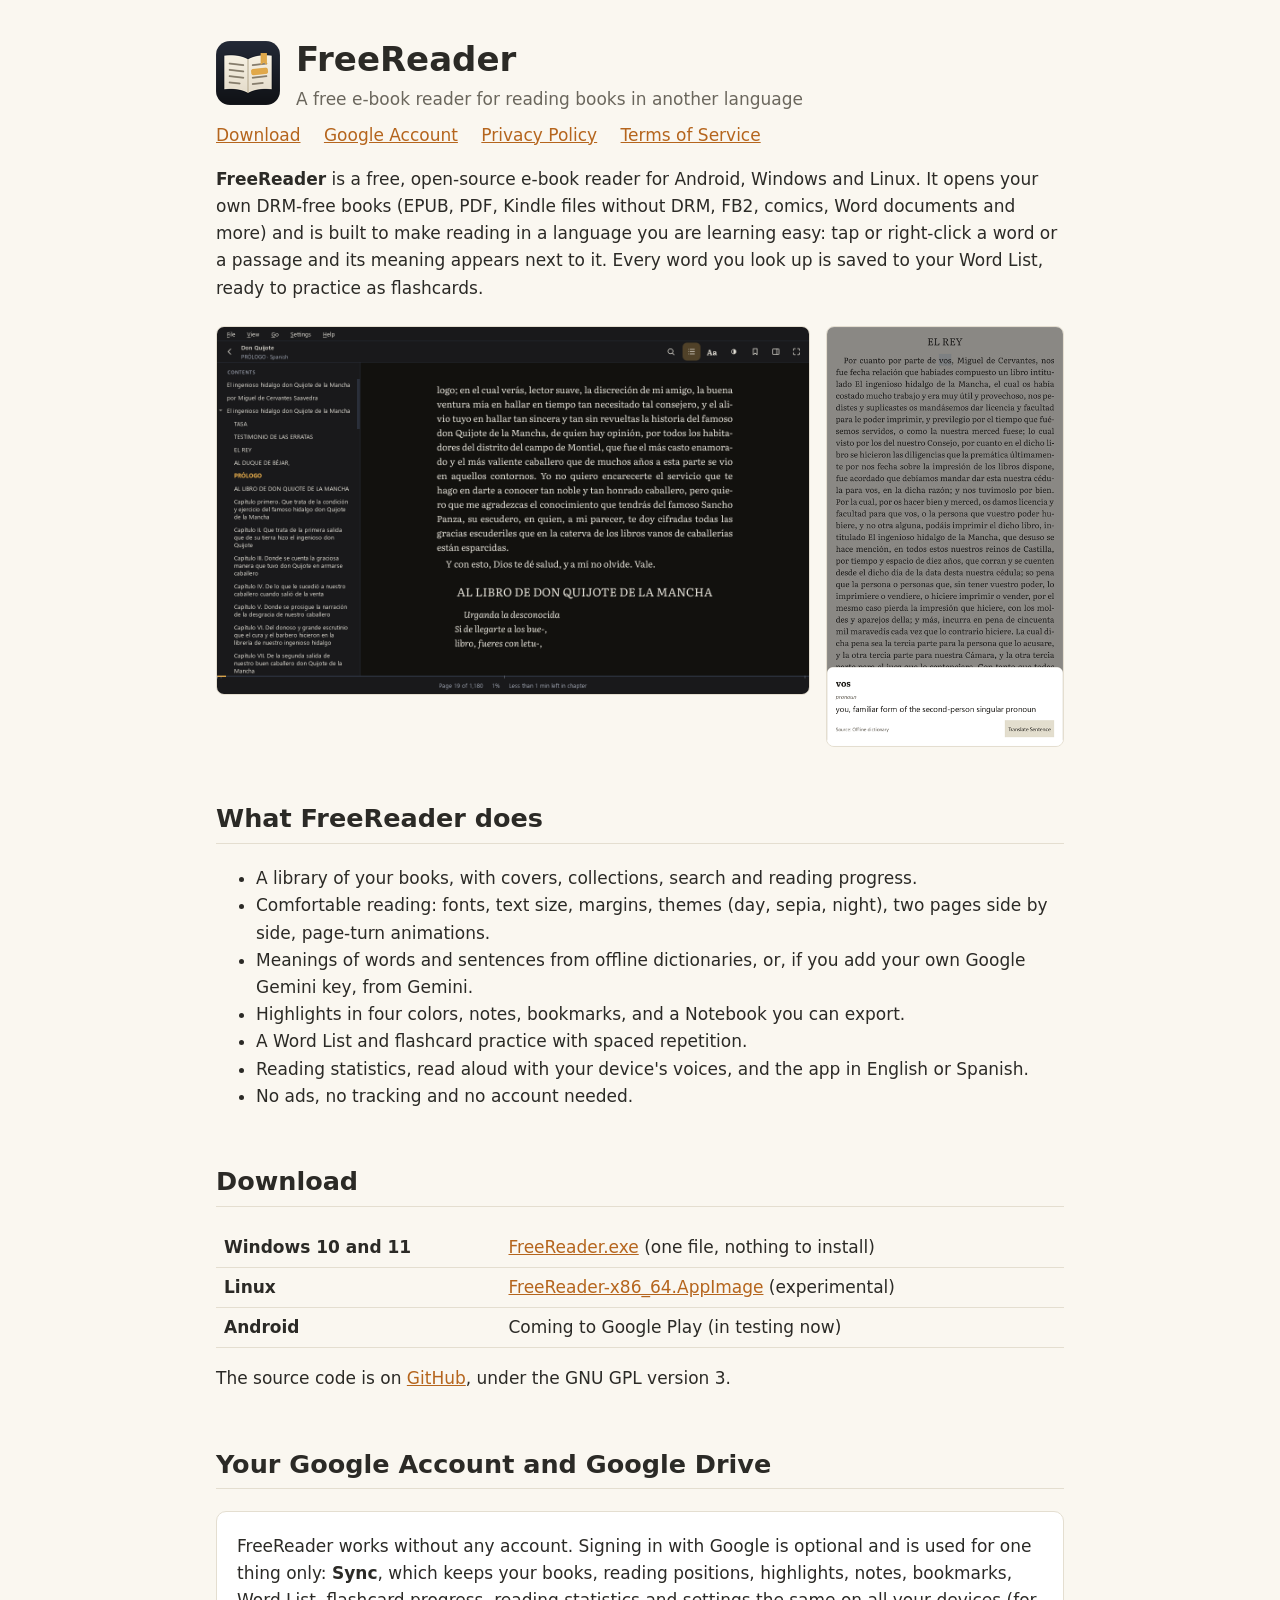
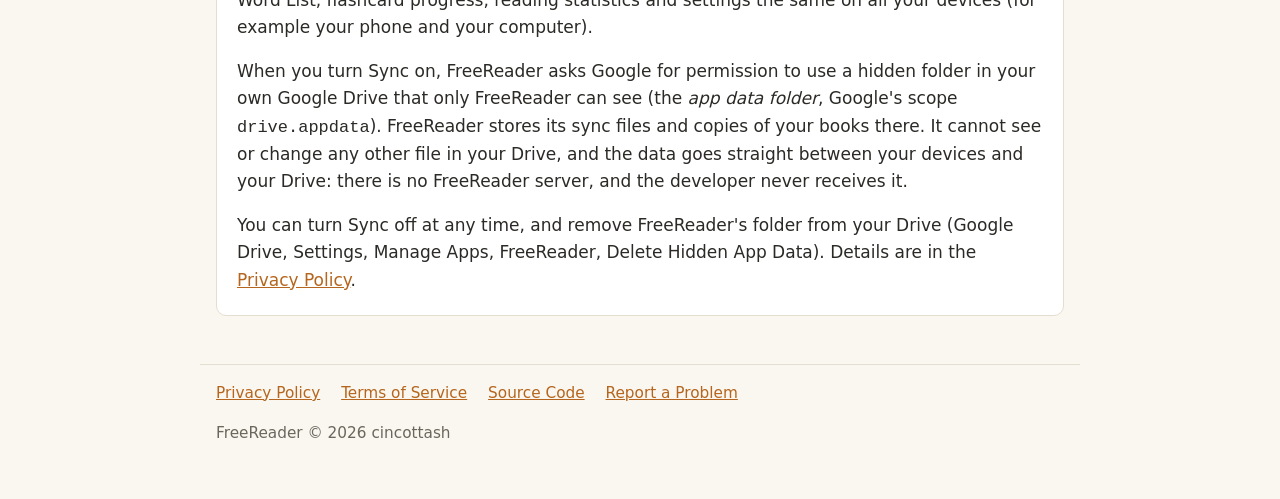
==== docs/index.html @ 3ce33656 "Website for GitHub Pages (docs folder): a home page saying what FreeReader is and how it uses a Goog" ====
<!doctype html>
<html lang="en">
<head>
<meta charset="utf-8">
<meta name="viewport" content="width=device-width, initial-scale=1">
<title>FreeReader</title>
<meta name="description" content="FreeReader: a free e-book reader for Android, Windows and Linux, made for reading books in another language.">
<link rel="icon" href="assets/icon.png">
<link rel="stylesheet" href="assets/site.css">
</head>
<body>
<header>
  <img src="assets/icon.png" alt="FreeReader icon">
  <div>
    <h1>FreeReader</h1>
    <p>A free e-book reader for reading books in another language</p>
  </div>
</header>
<nav>
  <a href="#download">Download</a>
  <a href="#google">Google Account</a>
  <a href="privacy.html">Privacy Policy</a>
  <a href="terms.html">Terms of Service</a>
</nav>
<main>
  <p>
    <strong>FreeReader</strong> is a free, open-source e-book reader for Android, Windows and Linux. It opens your own
    DRM-free books (EPUB, PDF, Kindle files without DRM, FB2, comics, Word documents and more) and is built to make
    reading in a language you are learning easy: tap or right-click a word or a passage and its meaning appears next
    to it. Every word you look up is saved to your Word List, ready to practice as flashcards.
  </p>

  <div class="pictures">
    <img class="desktop" src="assets/desktop.png" alt="FreeReader on Windows, reading Don Quijote with the contents open">
    <img class="phone" src="assets/phone-translate.png" alt="FreeReader on a phone, showing the meaning of a word">
  </div>

  <h2>What FreeReader does</h2>
  <ul>
    <li>A library of your books, with covers, collections, search and reading progress.</li>
    <li>Comfortable reading: fonts, text size, margins, themes (day, sepia, night), two pages side by side,
        page-turn animations.</li>
    <li>Meanings of words and sentences from offline dictionaries, or, if you add your own Google Gemini key,
        from Gemini.</li>
    <li>Highlights in four colors, notes, bookmarks, and a Notebook you can export.</li>
    <li>A Word List and flashcard practice with spaced repetition.</li>
    <li>Reading statistics, read aloud with your device's voices, and the app in English or Spanish.</li>
    <li>No ads, no tracking and no account needed.</li>
  </ul>

  <h2 id="download">Download</h2>
  <table>
    <tr><th>Windows 10 and 11</th><td><a href="https://github.com/cincottash/FreeReader/releases/latest">FreeReader.exe</a> (one file, nothing to install)</td></tr>
    <tr><th>Linux</th><td><a href="https://github.com/cincottash/FreeReader/releases/latest">FreeReader-x86_64.AppImage</a> (experimental)</td></tr>
    <tr><th>Android</th><td>Coming to Google Play (in testing now)</td></tr>
  </table>
  <p>The source code is on <a href="https://github.com/cincottash/FreeReader">GitHub</a>, under the GNU GPL version 3.</p>

  <h2 id="google">Your Google Account and Google Drive</h2>
  <div class="box">
    <p>
      FreeReader works without any account. Signing in with Google is optional and is used for one thing only:
      <strong>Sync</strong>, which keeps your books, reading positions, highlights, notes, bookmarks, Word List,
      flashcard progress, reading statistics and settings the same on all your devices (for example your phone and
      your computer).
    </p>
    <p>
      When you turn Sync on, FreeReader asks Google for permission to use a hidden folder in your own Google Drive
      that only FreeReader can see (the <em>app data folder</em>, Google's scope
      <code>drive.appdata</code>). FreeReader stores its sync files and copies of your books there. It cannot see or
      change any other file in your Drive, and the data goes straight between your devices and your Drive: there is
      no FreeReader server, and the developer never receives it.
    </p>
    <p>
      You can turn Sync off at any time, and remove FreeReader's folder from your Drive (Google Drive, Settings,
      Manage Apps, FreeReader, Delete Hidden App Data). Details are in the <a href="privacy.html">Privacy Policy</a>.
    </p>
  </div>
</main>
<footer>
  <a href="privacy.html">Privacy Policy</a>
  <a href="terms.html">Terms of Service</a>
  <a href="https://github.com/cincottash/FreeReader">Source Code</a>
  <a href="https://github.com/cincottash/FreeReader/issues">Report a Problem</a>
  <p>FreeReader &copy; 2026 cincottash</p>
</footer>
</body>
</html>
---- docs/assets/site.css ----
:root {
  --bg: #faf7f0;
  --text: #2b2a26;
  --muted: #6b675d;
  --accent: #b5651d;
  --card: #ffffff;
  --line: #e4ded0;
}
@media (prefers-color-scheme: dark) {
  :root {
    --bg: #1d1f22;
    --text: #e8e4da;
    --muted: #a9a496;
    --accent: #e0a060;
    --card: #26292d;
    --line: #3a3d42;
  }
}
* { box-sizing: border-box; }
body {
  margin: 0;
  background: var(--bg);
  color: var(--text);
  font: 17px/1.6 "Segoe UI", system-ui, -apple-system, Roboto, sans-serif;
}
main, header, footer { max-width: 880px; margin: 0 auto; padding: 0 16px; }
header { display: flex; align-items: center; gap: 16px; padding-top: 32px; }
header img { width: 64px; height: 64px; border-radius: 14px; }
header h1 { margin: 0; font-size: 2em; }
header p { margin: 0; color: var(--muted); }
nav { max-width: 880px; margin: 8px auto 0; padding: 0 16px; }
nav a { margin-right: 18px; }
a { color: var(--accent); }
h2 { margin-top: 2em; border-bottom: 1px solid var(--line); padding-bottom: 4px; }
.pictures { display: flex; gap: 16px; align-items: flex-start; flex-wrap: wrap; margin: 24px 0; }
.pictures img { border: 1px solid var(--line); border-radius: 8px; max-width: 100%; height: auto; min-width: 0; }
.pictures .desktop { flex: 3 1 420px; }
.pictures .phone { flex: 1 1 180px; max-width: 260px; }
@media (max-width: 700px) {
  .pictures { display: block; }
  .pictures img { display: block; width: 100%; margin-bottom: 16px; }
  .pictures .phone { max-width: 260px; }
}
.box { background: var(--card); border: 1px solid var(--line); border-radius: 10px; padding: 4px 20px; margin: 20px 0; }
table { border-collapse: collapse; width: 100%; }
td, th { text-align: left; padding: 6px 8px; border-bottom: 1px solid var(--line); vertical-align: top; }
footer { margin-top: 48px; padding-top: 16px; padding-bottom: 40px; border-top: 1px solid var(--line); color: var(--muted); font-size: 0.9em; }
footer a { margin-right: 16px; }
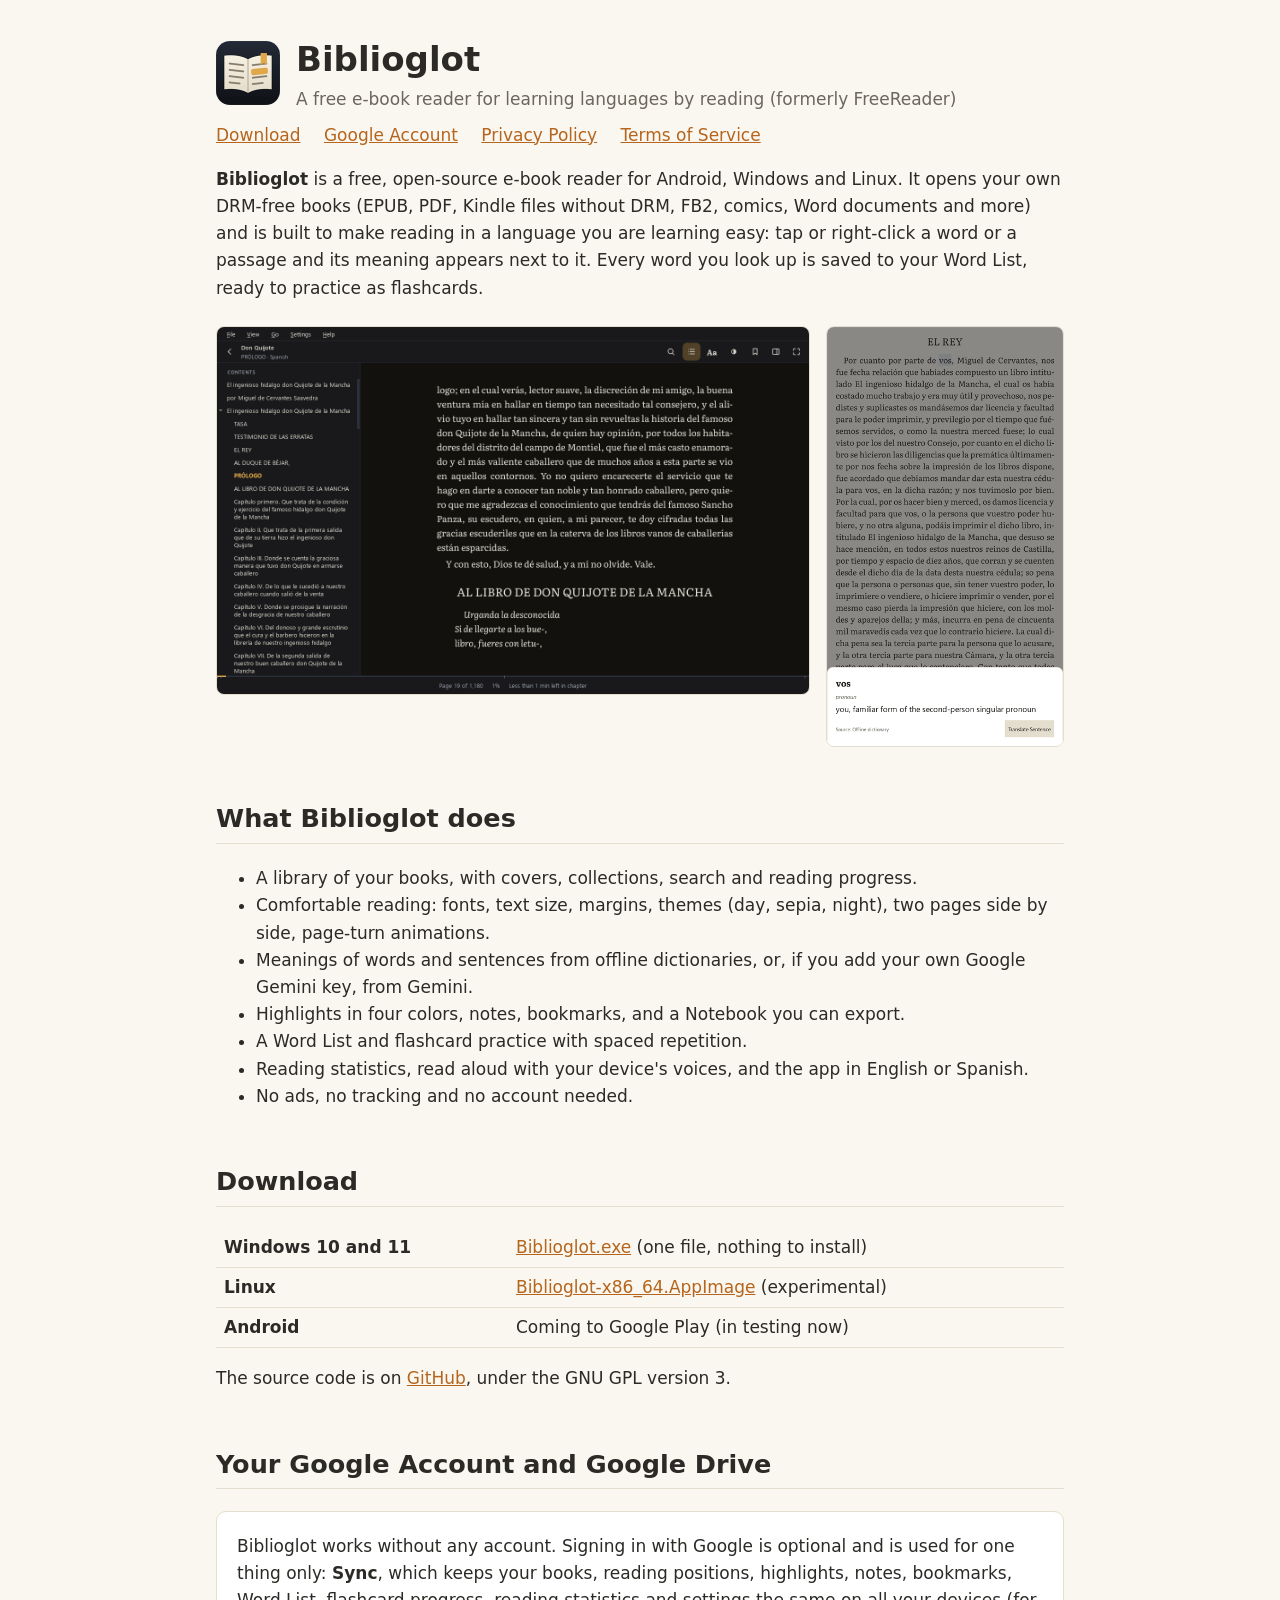
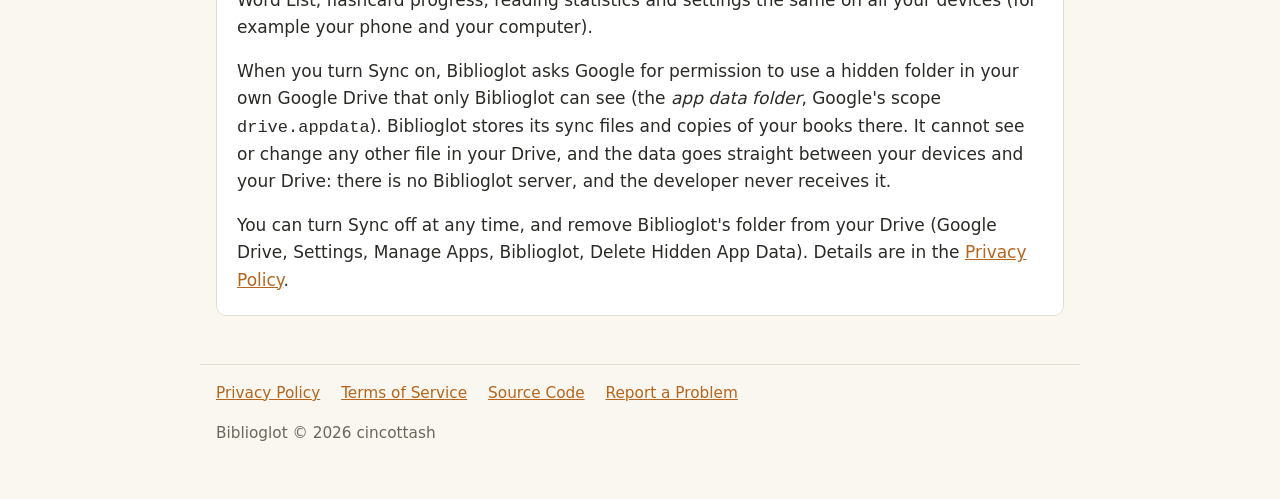
==== commit 1606f586: "FreeReader is now Biblioglot: the name in both apps, the downloads (Biblioglot.exe, Biblioglot-x86_6" ====
--- a/docs/index.html
+++ b/docs/index.html
@@ -3,17 +3,17 @@
 <head>
 <meta charset="utf-8">
 <meta name="viewport" content="width=device-width, initial-scale=1">
-<title>FreeReader</title>
-<meta name="description" content="FreeReader: a free e-book reader for Android, Windows and Linux, made for reading books in another language.">
+<title>Biblioglot</title>
+<meta name="description" content="Biblioglot: a free e-book reader for Android, Windows and Linux, made for reading books in another language.">
 <link rel="icon" href="assets/icon.png">
 <link rel="stylesheet" href="assets/site.css">
 </head>
 <body>
 <header>
-  <img src="assets/icon.png" alt="FreeReader icon">
+  <img src="assets/icon.png" alt="Biblioglot icon">
   <div>
-    <h1>FreeReader</h1>
-    <p>A free e-book reader for reading books in another language</p>
+    <h1>Biblioglot</h1>
+    <p>A free e-book reader for learning languages by reading (formerly FreeReader)</p>
   </div>
 </header>
 <nav>
@@ -24,18 +24,18 @@
 </nav>
 <main>
   <p>
-    <strong>FreeReader</strong> is a free, open-source e-book reader for Android, Windows and Linux. It opens your own
+    <strong>Biblioglot</strong> is a free, open-source e-book reader for Android, Windows and Linux. It opens your own
     DRM-free books (EPUB, PDF, Kindle files without DRM, FB2, comics, Word documents and more) and is built to make
     reading in a language you are learning easy: tap or right-click a word or a passage and its meaning appears next
     to it. Every word you look up is saved to your Word List, ready to practice as flashcards.
   </p>
 
   <div class="pictures">
-    <img class="desktop" src="assets/desktop.png" alt="FreeReader on Windows, reading Don Quijote with the contents open">
-    <img class="phone" src="assets/phone-translate.png" alt="FreeReader on a phone, showing the meaning of a word">
+    <img class="desktop" src="assets/desktop.png" alt="Biblioglot on Windows, reading Don Quijote with the contents open">
+    <img class="phone" src="assets/phone-translate.png" alt="Biblioglot on a phone, showing the meaning of a word">
   </div>
 
-  <h2>What FreeReader does</h2>
+  <h2>What Biblioglot does</h2>
   <ul>
     <li>A library of your books, with covers, collections, search and reading progress.</li>
     <li>Comfortable reading: fonts, text size, margins, themes (day, sepia, night), two pages side by side,
@@ -50,39 +50,39 @@
 
   <h2 id="download">Download</h2>
   <table>
-    <tr><th>Windows 10 and 11</th><td><a href="https://github.com/cincottash/FreeReader/releases/latest">FreeReader.exe</a> (one file, nothing to install)</td></tr>
-    <tr><th>Linux</th><td><a href="https://github.com/cincottash/FreeReader/releases/latest">FreeReader-x86_64.AppImage</a> (experimental)</td></tr>
+    <tr><th>Windows 10 and 11</th><td><a href="https://github.com/cincottash/Biblioglot/releases/latest">Biblioglot.exe</a> (one file, nothing to install)</td></tr>
+    <tr><th>Linux</th><td><a href="https://github.com/cincottash/Biblioglot/releases/latest">Biblioglot-x86_64.AppImage</a> (experimental)</td></tr>
     <tr><th>Android</th><td>Coming to Google Play (in testing now)</td></tr>
   </table>
-  <p>The source code is on <a href="https://github.com/cincottash/FreeReader">GitHub</a>, under the GNU GPL version 3.</p>
+  <p>The source code is on <a href="https://github.com/cincottash/Biblioglot">GitHub</a>, under the GNU GPL version 3.</p>
 
   <h2 id="google">Your Google Account and Google Drive</h2>
   <div class="box">
     <p>
-      FreeReader works without any account. Signing in with Google is optional and is used for one thing only:
+      Biblioglot works without any account. Signing in with Google is optional and is used for one thing only:
       <strong>Sync</strong>, which keeps your books, reading positions, highlights, notes, bookmarks, Word List,
       flashcard progress, reading statistics and settings the same on all your devices (for example your phone and
       your computer).
     </p>
     <p>
-      When you turn Sync on, FreeReader asks Google for permission to use a hidden folder in your own Google Drive
-      that only FreeReader can see (the <em>app data folder</em>, Google's scope
-      <code>drive.appdata</code>). FreeReader stores its sync files and copies of your books there. It cannot see or
+      When you turn Sync on, Biblioglot asks Google for permission to use a hidden folder in your own Google Drive
+      that only Biblioglot can see (the <em>app data folder</em>, Google's scope
+      <code>drive.appdata</code>). Biblioglot stores its sync files and copies of your books there. It cannot see or
       change any other file in your Drive, and the data goes straight between your devices and your Drive: there is
-      no FreeReader server, and the developer never receives it.
+      no Biblioglot server, and the developer never receives it.
     </p>
     <p>
-      You can turn Sync off at any time, and remove FreeReader's folder from your Drive (Google Drive, Settings,
-      Manage Apps, FreeReader, Delete Hidden App Data). Details are in the <a href="privacy.html">Privacy Policy</a>.
+      You can turn Sync off at any time, and remove Biblioglot's folder from your Drive (Google Drive, Settings,
+      Manage Apps, Biblioglot, Delete Hidden App Data). Details are in the <a href="privacy.html">Privacy Policy</a>.
     </p>
   </div>
 </main>
 <footer>
   <a href="privacy.html">Privacy Policy</a>
   <a href="terms.html">Terms of Service</a>
-  <a href="https://github.com/cincottash/FreeReader">Source Code</a>
-  <a href="https://github.com/cincottash/FreeReader/issues">Report a Problem</a>
-  <p>FreeReader &copy; 2026 cincottash</p>
+  <a href="https://github.com/cincottash/Biblioglot">Source Code</a>
+  <a href="https://github.com/cincottash/Biblioglot/issues">Report a Problem</a>
+  <p>Biblioglot &copy; 2026 cincottash</p>
 </footer>
 </body>
 </html>
